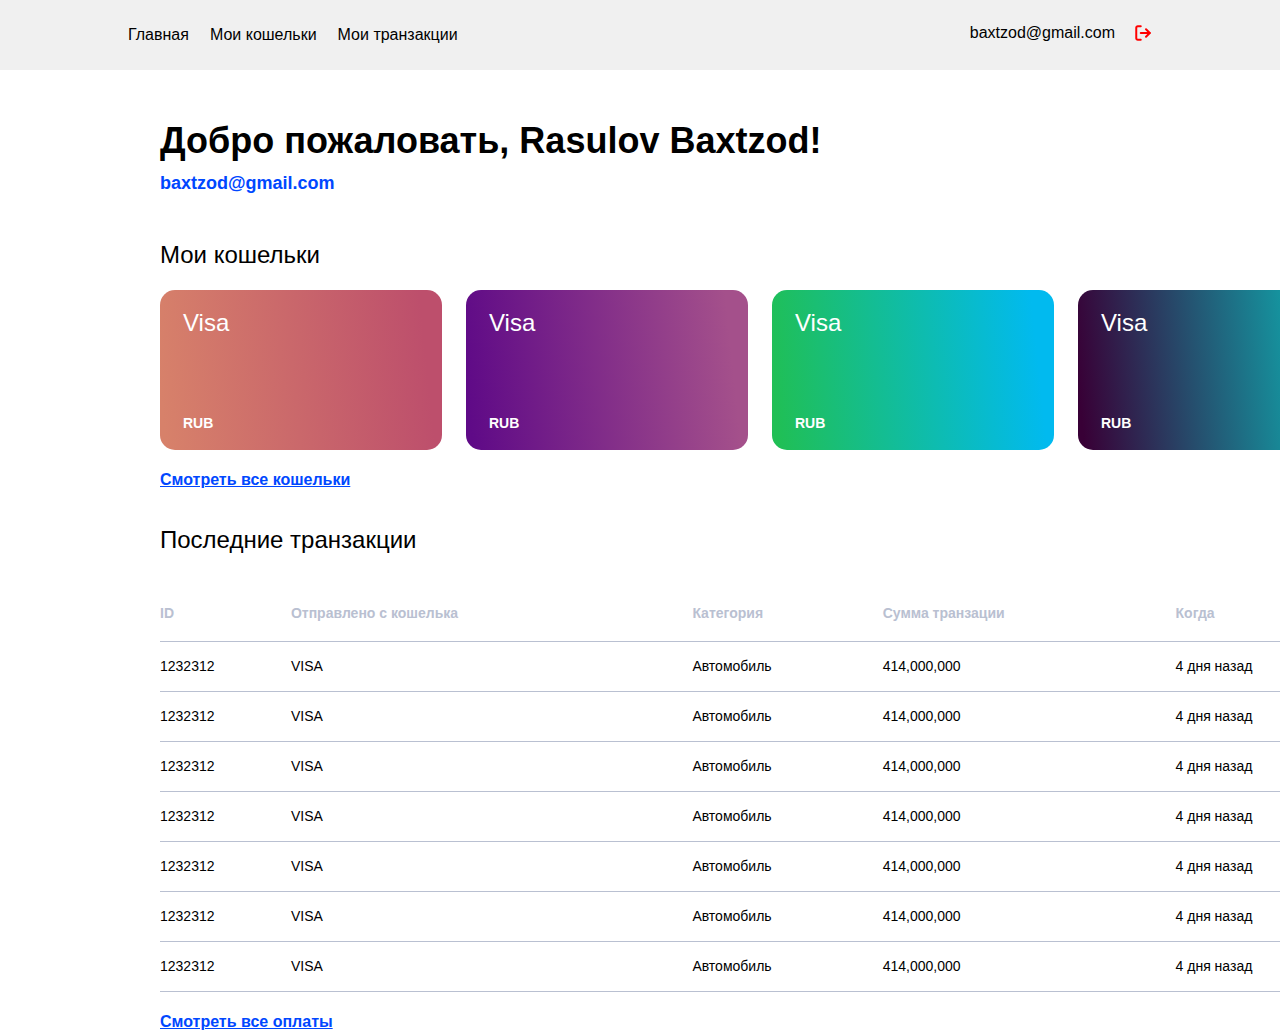
==== admin.html @ 65be2794 "added admin dashboard" ====
<!DOCTYPE html>
<html lang="en">

<head>
    <meta charset="UTF-8">
    <meta name="viewport" content="width=device-width, initial-scale=1.0">
    <title>Admin Dashboard</title>
    <link rel="stylesheet" href="view.css">
    <link rel="preconnect" href="https://fonts.googleapis.com">
</head>

<body>


    <div class="container">

        <div class="container_header">

            <!-- <header class="header">

                <nav class="navbar">
                    <a href="#">Главная</a>
                    <a href="#">Мои кошельки</a>
                    <a href="#">Мои транзакции</a>
                </nav>

                <div class="account">
                    <a href="#">baxtzod@gmail.com</a>

                    <a href="#">
                        <svg xmlns="http://www.w3.org/2000/svg" width="18" height="18" viewBox="0 0 18 18" fill="none">
                            <path
                                d="M6.75 15.75H3.75C3.35218 15.75 2.97064 15.592 2.68934 15.3107C2.40804 15.0294 2.25 14.6478 2.25 14.25V3.75C2.25 3.35218 2.40804 2.97064 2.68934 2.68934C2.97064 2.40804 3.35218 2.25 3.75 2.25H6.75"
                                stroke="#FF0000" stroke-width="2" stroke-linecap="round" stroke-linejoin="round" />
                            <path d="M12 12.75L15.75 9L12 5.25" stroke="#FF0000" stroke-width="2" stroke-linecap="round"
                                stroke-linejoin="round" />
                            <path d="M15.75 9H6.75" stroke="#FF0000" stroke-width="2" stroke-linecap="round"
                                stroke-linejoin="round" />
                        </svg>
                    </a>
                </div>

            </header> -->

        </div>

        <main class="main">

            <div class="management">

                <div class="greetings">
                    <h1>Добро пожаловать, Rasulov Baxtzod!</h1>
                </div>

                <h5>baxtzod@gmail.com</h5>

            </div>

            <div class="my_wallets">

                <h2>Мои кошельки</h2>

            </div>

            <div class="container2">

                <!-- <div class="center">
                        <div class="my_credit_card1">
                            <div class="first_span">Visa</div>
                            <div class="second_span">RUB</div>
                        </div>
        
                        <div class="my_credit_card2">
                            <div class="first_span">Visa</div>
                            <div class="second_span">RUB</div>
                        </div>
        
                        <div class="my_credit_card3">
                            <div class="first_span">Visa</div>
                            <div class="second_span">RUB</div>
                        </div>
        
                        <div class="my_credit_card4">
                            <div class="first_span">Visa</div>
                            <div class="second_span">RUB</div>
                        </div>
                    </div> -->

            </div>

            <div class="link_card">
                <a href="#">Смотреть все кошельки</a>
                <!-- <a href="#">Смотреть 3D Карта</a> -->
            </div>

            <div class="latest_transactions">
                <p>Последние транзакции</p>
            </div>

            <div class="container3">

                <!-- Таблицы -->
                <!-- <table>
                    <thead>
                        <tr>
                            <th>ID</th>
                            <th>Отправлено с кошелька</th>
                            <th>Категория</th>
                            <th>Сумма транзации</th>
                            <th>Когда</th>
                        </tr>
                    </thead>

                    <tbody>
                        <tr>
                            <td>1232312</td>
                            <td>VISA</td>
                            <td>Автомобиль</td>
                            <td>414,000,000</td>
                            <td>4 дня назад</td>
                        </tr>

                        <tr>
                            <td>1232312</td>
                            <td>VISA</td>
                            <td>Автомобиль</td>
                            <td>414,000,000</td>
                            <td>4 дня назад</td>
                        </tr>
                    </tbody>
                </table> -->
                <!-- Таблицы -->

            </div>

            <div class="all_payments">
                <p>Смотреть все оплаты</p>
            </div>

        </main>

    </div>

    <script src="main.js"></script>
</body>

</html>
---- view.css ----
* {
    padding: 0;
    margin: 0;
    box-sizing: border-box;
    font-family: 'Roboto', sans-serif;
}

img {
    max-width: 100%;
}

.container {
    max-width: 1920px;
    margin: 0 auto;
}

.header {
    position: fixed;
    top: 0;
    left: 0;
    width: 100%;
    height: 70px;
    padding: 0px 10%;
    background: #F0F0F0;
    display: flex;
    justify-content: space-between;
    align-items: center;
    z-index: 100;
}

.account {
    display: flex;
    gap: 19px;
    cursor: pointer;
}

.account a {
    color: #000;
    text-align: right;
    font-size: 16px;
    font-style: normal;
    font-weight: 500;
    line-height: normal;
    text-decoration: none;
}

.navbar a {
    color: #000;
    font-size: 16px;
    font-style: normal;
    font-weight: 500;
    line-height: normal;
    text-decoration: none;
    margin-right: 21px;
    transition: .5s ease;
}

.navbar a:hover {
    color: #0047FF;
}

main {
    height: 800px;
}

.management {
    padding: 120px 0 0 160px;
}

.management h5 {
    color: #0047FF;
    font-size: 18px;
    font-style: normal;
    font-weight: 700;
    line-height: normal;
}

.greetings h1 {
    color: #000;
    font-size: 36px;
    font-style: normal;
    font-weight: 700;
    line-height: normal;
    padding-bottom: 11px;
}

.my_wallets h2 {
    color: #000;
    font-size: 24px;
    font-style: normal;
    font-weight: 500;
    line-height: normal;
    padding: 47px 0 0 160px;
}

.center {
    display: grid;
    grid-template-columns: repeat(4, 1fr);
    gap: 24px;
    padding: 21px 160px 0 160px;
}

.my_credit_card1 {
    width: 282px;
    height: 160px;
    border-radius: 15px;
    background: linear-gradient(84deg, #D7816A 2.27%, #BD4F6C 92.26%);
}

.my_credit_card2 {
    width: 282px;
    height: 160px;
    border-radius: 15px;
    background: linear-gradient(84deg, #5F0A87 2.27%, #A4508B 92.26%);
}

.my_credit_card3 {
    width: 282px;
    height: 160px;
    border-radius: 15px;
    background: linear-gradient(84deg, #20BF55 2.27%, #01BAEF 92.26%);
}

.my_credit_card4 {
    width: 282px;
    height: 160px;
    border-radius: 15px;
    background: linear-gradient(84deg, #380036 2.27%, #0CBABA 92.26%);
}

/* .my_credit_card5 {
    width: 282px;
    height: 160px;
    border-radius: 15px;
    background: linear-gradient(84deg, #53ca8c 2.27%, #232929 92.26%);
} */

.first_span {
    color: #FFF;
    font-size: 24px;
    font-style: normal;
    font-weight: 500;
    line-height: normal;
    padding-top: 19px;
    padding-left: 23px;
}

.second_span {
    color: #FFF;
    font-size: 14px;
    font-style: normal;
    font-weight: 700;
    line-height: normal;
    padding: 78px 0 17px 23px;
}

.link_card {
    display: flex;
    gap: 21px;
    padding: 21px 0 37px 160px;
}

.link_card a {
    color: #0047FF;
    font-size: 16px;
    font-style: normal;
    font-weight: 600;
    line-height: normal;
    text-decoration-line: underline;
}

.latest_transactions {
    color: #000;
    font-size: 24px;
    font-style: normal;
    font-weight: 500;
    line-height: normal;
    padding: 0 0 32px 160px;
}

.all_payments {
    padding: 21px 0 0 160px;
}

.all_payments p {
    color: #0047FF;
    font-size: 16px;
    font-style: normal;
    font-weight: 600;
    line-height: normal;
    text-decoration-line: underline;
    cursor: pointer;
}

table {
   /*  position: absolute;
    left: 50%;
    top: 88%;
    transform: translate(-50%, -50%); */
    width: 1200px;
    height: 150px;
    border-collapse: collapse;
    border-spacing: 0;
    margin-left: 160px;
    text-align: left;
}

thead {
    height: 55px;
}

th {
    color: #B9C0D1;
    font-size: 14px;
    font-style: normal;
    font-weight: 600;
    line-height: normal;
    text-align: left;
    border-bottom: 1px solid #B9C0D1;
}

tr {
    height: 50px;
    color: #000;
    font-size: 14px;
    font-style: normal;
    font-weight: 500;
    line-height: normal;
    border-bottom: 1px solid #B9C0D1;
    transition: all .2s ease-in;
    cursor: pointer;
}

tr:hover {
    background-color: #f5f5f5;
    transform: scale(1.02);
    box-shadow: 2px 2px 12px rgba(0, 0, 0, 0.2), -1px -1px 8px rgba(0, 0, 0, 0.2);
}
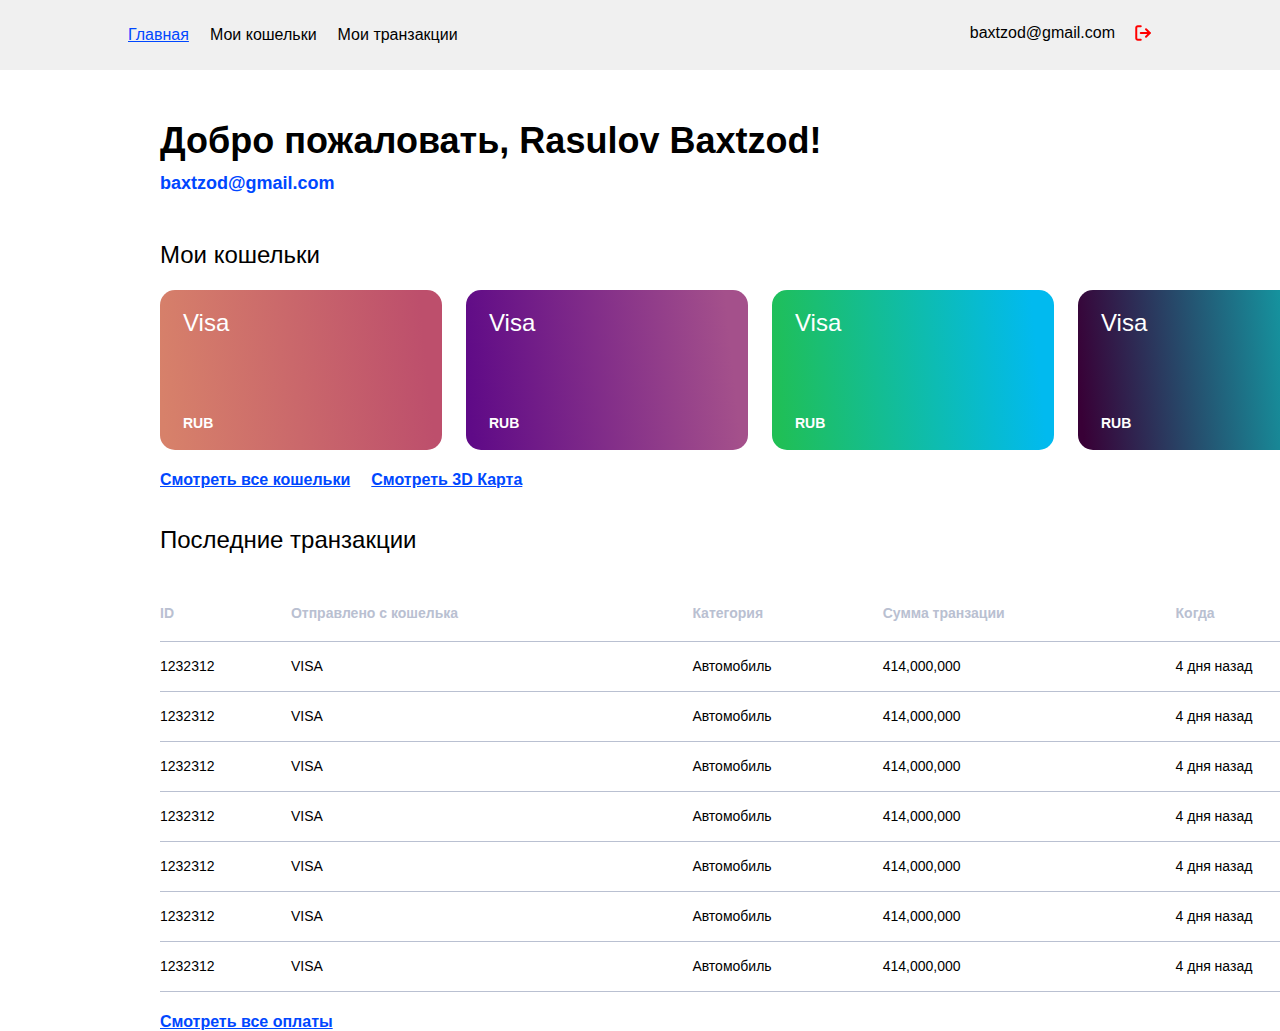
==== commit 65d9d9f0: "added new files" ====
--- a/admin.html
+++ b/admin.html
@@ -19,7 +19,7 @@
             <!-- <header class="header">
 
                 <nav class="navbar">
-                    <a href="#">Главная</a>
+                    <a href="#" class="active">Главная</a>
                     <a href="#">Мои кошельки</a>
                     <a href="#">Мои транзакции</a>
                 </nav>
@@ -90,7 +90,7 @@
 
             <div class="link_card">
                 <a href="#">Смотреть все кошельки</a>
-                <!-- <a href="#">Смотреть 3D Карта</a> -->
+                <a target="_blank" href="./virtual.html">Смотреть 3D Карта</a>
             </div>
 
             <div class="latest_transactions">
--- a/view.css
+++ b/view.css
@@ -55,8 +55,10 @@
     transition: .5s ease;
 }
 
-.navbar a:hover {
+.navbar a:hover,
+.navbar a.active {
     color: #0047FF;
+    text-decoration: underline;
 }
 
 main {
@@ -104,36 +106,92 @@
     width: 282px;
     height: 160px;
     border-radius: 15px;
+    cursor: pointer;
+    transition: .5s ease;
     background: linear-gradient(84deg, #D7816A 2.27%, #BD4F6C 92.26%);
 }
 
+.my_credit_card1:hover {
+    transform: scale(1.05);
+}
+
 .my_credit_card2 {
     width: 282px;
     height: 160px;
     border-radius: 15px;
+    cursor: pointer;
+    transition: .5s ease;
     background: linear-gradient(84deg, #5F0A87 2.27%, #A4508B 92.26%);
 }
 
+.my_credit_card2:hover {
+    transform: scale(1.05);
+}
+
 .my_credit_card3 {
     width: 282px;
     height: 160px;
     border-radius: 15px;
+    cursor: pointer;
+    transition: .5s ease;
     background: linear-gradient(84deg, #20BF55 2.27%, #01BAEF 92.26%);
 }
 
+.my_credit_card3:hover {
+    transform: scale(1.05);
+}
+
 .my_credit_card4 {
     width: 282px;
     height: 160px;
     border-radius: 15px;
+    cursor: pointer;
+    transition: .5s ease;
     background: linear-gradient(84deg, #380036 2.27%, #0CBABA 92.26%);
 }
 
-/* .my_credit_card5 {
-    width: 282px;
-    height: 160px;
-    border-radius: 15px;
+.my_credit_card4:hover {
+    transform: scale(1.05);
+}
+
+.my_credit_card5 {
+    width: 282px;
+    height: 160px;
+    border-radius: 15px;
+    cursor: pointer;
+    transition: .5s ease;
+    background: linear-gradient(84deg, #20BF55 2.27%, #01BAEF 92.26%);
+}
+
+.my_credit_card5:hover {
+    transform: scale(1.05);
+}
+
+.my_credit_card6 {
+    width: 282px;
+    height: 160px;
+    border-radius: 15px;
+    cursor: pointer;
+    transition: .5s ease;
     background: linear-gradient(84deg, #53ca8c 2.27%, #232929 92.26%);
-} */
+}
+
+.my_credit_card6:hover {
+    transform: scale(1.05);
+}
+
+.my_credit_card7 {
+    width: 282px;
+    height: 160px;
+    border-radius: 15px;
+    cursor: pointer;
+    transition: .5s ease;
+    background: linear-gradient(84deg, #5F0A87 2.27%, #A4508B 92.26%);
+}
+
+.my_credit_card7:hover {
+    transform: scale(1.05);
+}
 
 .first_span {
     color: #FFF;
@@ -193,7 +251,7 @@
 }
 
 table {
-   /*  position: absolute;
+    /*  position: absolute;
     left: 50%;
     top: 88%;
     transform: translate(-50%, -50%); */
@@ -235,4 +293,64 @@
     background-color: #f5f5f5;
     transform: scale(1.02);
     box-shadow: 2px 2px 12px rgba(0, 0, 0, 0.2), -1px -1px 8px rgba(0, 0, 0, 0.2);
-}+}
+
+.btn_add {
+    width: 438px;
+    height: 56px;
+    border-radius: 10px;
+    background: #0047FF;
+    color: #FFF;
+    font-size: 18px;
+    font-style: normal;
+    font-weight: 600;
+    line-height: normal;
+    border: none;
+    cursor: pointer;
+    transition: .5s ease;
+    margin: 44px 0 0 160px;
+}
+
+.btn_add:hover {
+    width: 500px;
+    height: 56px;
+    transform: scale(1.05);
+    font-size: 20px;
+    border: 2px solid #f5f5f5;
+    box-shadow: 5px 5px 0 red;
+}
+
+.btn_add:active {
+    color: #000;
+    background-color: red;
+    box-shadow: -5px -5px 0 #0047FF;
+}
+
+.transaction_add_btn {
+    width: 175px;
+    height: 35px;
+    border-radius: 10px;
+    background: #0047FF;
+    color: #FFF;
+    font-size: 18px;
+    font-style: normal;
+    font-weight: 600;
+    line-height: normal;
+    border: none;
+    cursor: pointer;
+    transition: .5s ease;
+    margin: 15px 0 0 0;
+}
+
+.transaction_add_btn:hover {
+    font-size: 20px;
+    transform: scale(1.05);
+    border: 2px solid #f5f5f5;
+    box-shadow: 5px 5px 0 red;
+}
+
+.transaction_add_btn:active {
+    color: #000;
+    background-color: red;
+    box-shadow: -5px -5px 0 #0047FF;
+}
